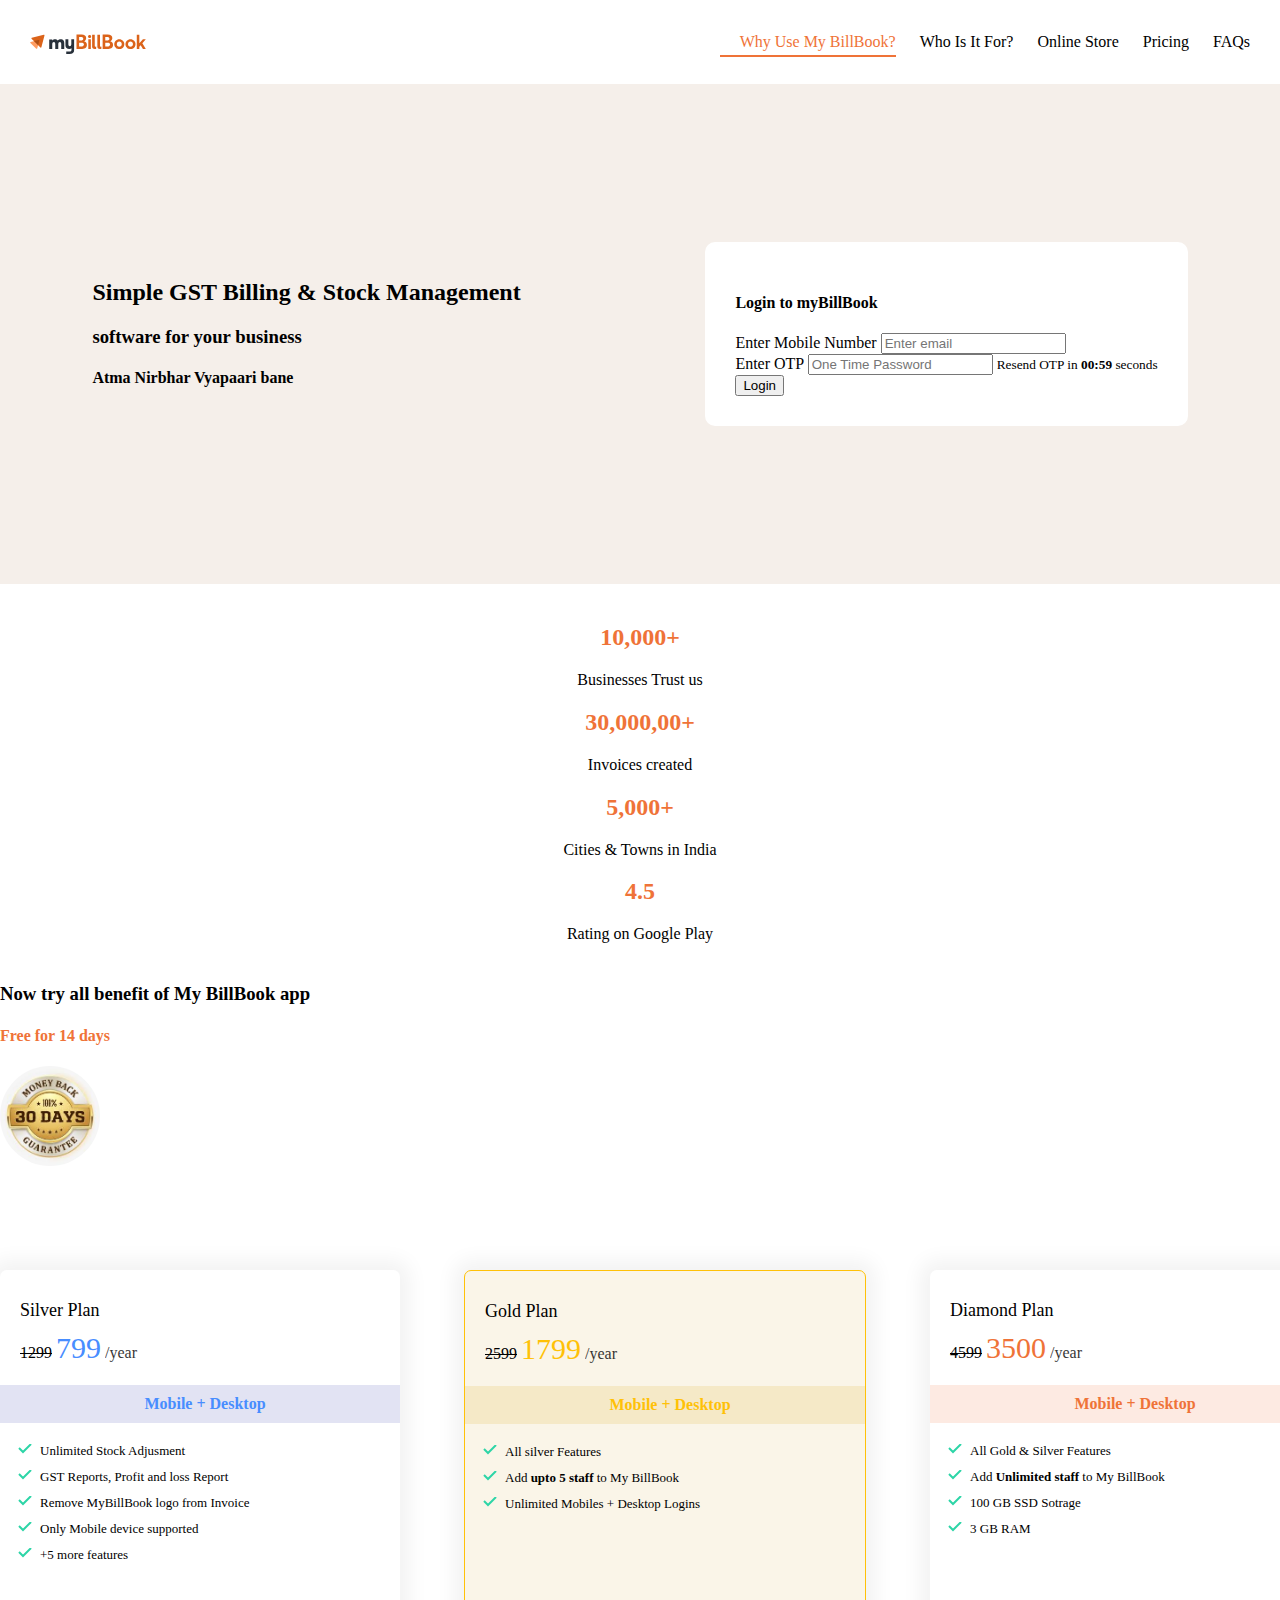
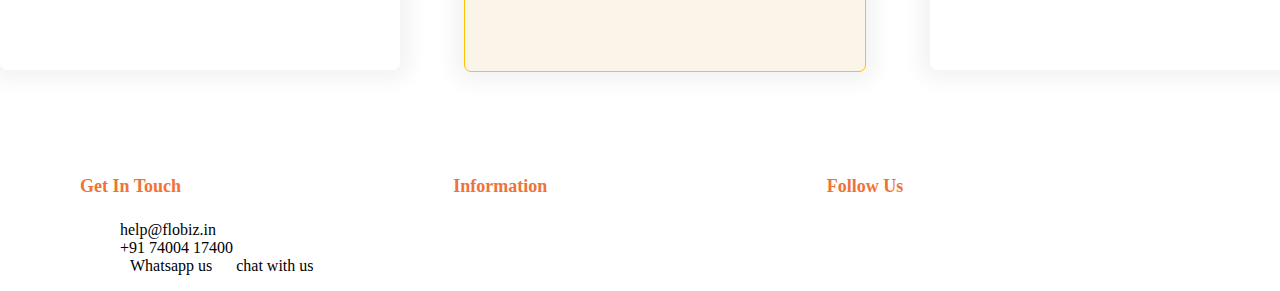
==== index.html @ 90008aec "building the UI" ====
<!DOCTYPE html>
<html lang="en">
    <head>
        <meta charset="UTF-8">
        <meta http-equiv="X-UA-Compatible" content="IE=edge">
        <meta name="viewport" content="width=device-width, initial-scale=1.0">
        <title>myBillBook</title>
        <link
            href="https://cdn.jsdelivr.net/npm/bootstrap@5.1.0/dist/css/bootstrap.min.css"
            rel="stylesheet"
            integrity="sha384-KyZXEAg3QhqLMpG8r+8fhAXLRk2vvoC2f3B09zVXn8CA5QIVfZOJ3BCsw2P0p/We"
            crossorigin="anonymous">
        <link rel="stylesheet"
            href="https://pro.fontawesome.com/releases/v5.10.0/css/all.css"
            integrity="sha384-AYmEC3Yw5cVb3ZcuHtOA93w35dYTsvhLPVnYs9eStHfGJvOvKxVfELGroGkvsg+p"
            crossorigin="anonymous" />
        <link rel="stylesheet" href="index.css" />
    </head>
    <body>
        <div class="header">
            <div class="logo">
                <img src="images/mybillbook-logo.svg" alt="mybillbook logo" />
            </div>
            <div class="headerList">
                <span>Why Use My BillBook?</span>
                <span>Who Is It For?</span>
                <span>Online Store</span>
                <span>Pricing</span>
                <span>FAQs</span>
            </div>
        </div>
        <div class="containers">
            <div class="containerHeading">
                <h2>Simple GST Billing & Stock Management</h2>
                <h3>software for your business</h3>
                <h4>Atma Nirbhar Vyapaari bane</h4>
            </div>

            <form class="login_form">
                <div class="form-group">
                    <h4 class="formHeader">Login to myBillBook</h4>
                    <label for="mobileNumber"> Enter Mobile Number</label>
                    <input type="number" class="form-control" id="mobileNumber"
                        aria-describedby="emailHelp" placeholder="Enter email">
                </div>
                <div class="form-group">
                    <label for="otpInput">Enter OTP</label>
                    <input type="number" class="form-control" id="otpInput"
                        placeholder="One Time Password">
                        <small id="mobileHelp" class="form-text text-muted">Resend OTP in <strong>00:59</strong> seconds</small>
                </div>
                <button type="submit" class="btn btn-primary">Login</button>
            </form>
        </div>

        <div class="container">
            <div class="row">
                <div class="col">
                    <h2>10,000+</h2>
                    <p>Businesses Trust us</p>
                </div>
                <div class="col">
                    <h2>30,000,00+</h2>
                    <p>Invoices created</p>
                </div>
                <div class="col">
                    <h2>5,000+</h2>
                    <p>Cities & Towns in India</p>
                </div>
                <div class="col">
                    <h2>4.5 <i class="fas fa-star"></i></h2>
                    <p>Rating on Google Play</p>
                </div>
            </div>
        </div>

        <div class="container">
            <div class="row">
                <div class="col-8">
                    <h3>Now try all benefit of My BillBook app</h3>
                    <h4>Free for 14 days</h4>
                </div>
                <div class="col-4">
                    <img src="images/images.jpeg" alt="logo" />
                </div>
            </div>
        </div>

        <section class="block container block-plans">
            <div class="grid grid--1x3">
                <div class="plan">
                    <div class="card card--secondary">
                        <header class="card__header">
                            <i class="fas fa-crown plan__blueColor"></i>
                            <h3 class="plan__name">Silver Plan</h3>
                            <span><s><i class="fas fa-rupee-sign"></i>1299</s></span>
                            <span class="plan__price plan__blueColor"><i class="fas fa-rupee-sign"></i>799</span>
                            <span class="plan__billing-cycle">/year</span>
                        </header>
                        <div class="card__tag plan__blueColor card__blueTag"><i class="fas fa-laptop space"></i><strong>Mobile + Desktop</strong></div>
                        <div class="card__body">
                            <ul class="list list--tick">
                                <li>Unlimited Stock Adjusment</li>
                                <li>GST Reports, Profit and loss Report</li>
                                <li>Remove MyBillBook logo from Invoice</li>
                                <li> Only Mobile device supported </li>
                                <li>+5 more features</li>
                            </ul>
                        </div>
                    </div>
                </div>
                <div class="plan plan--popular">
                    <div class="card card--primary card--color">
                        <header class="card__header">
                            <i class="fas fa-crown plan__yellowColor"></i>
                            <h3 class="plan__name ">Gold Plan</h3>
                            <span><s><i class="fas fa-rupee-sign"></i>2599</s></span>
                            <span class="plan__price plan__yellowColor"><i class="fas fa-rupee-sign"></i>1799</span>
                            <span class="plan__billing-cycle">/year</span>
                        </header>
                        <div class="card__tag plan__yellowColor card__yellowTag"><i class="fas fa-laptop space"></i><strong>Mobile + Desktop</strong></div>
                        <div class="card__body">
                            <ul class="list list--tick">
                                <li>All silver Features</li>
                                <li>Add <strong>upto 5 staff</strong> to My BillBook</li>
                                <li>Unlimited Mobiles + Desktop Logins</li>
                            </ul>
                        </div>
                    </div>
                </div>
                <div class="plan">
                    <div class="card card--secondary">
                        <header class="card__header">
                            <i class="fas fa-crown plan__orangeColor"></i>
                            <h3 class="plan__name">Diamond Plan</h3>
                            <span><s><i class="fas fa-rupee-sign"></i>4599</s></span>
                            <span class="plan__price plan__orangeColor"><i class="fas fa-rupee-sign"></i>3500</span>
                            <span class="plan__billing-cycle">/year</span>
                        </header>
                        <div class="card__tag plan__orangeColor card__orangeTag "><i class="fas fa-laptop space"></i><strong>Mobile + Desktop</strong> </div>
                        <div class="card__body">
                            <ul class="list list--tick">
                                <li>All Gold & Silver Features</li>
                                <li>Add <strong>Unlimited staff</strong> to My BillBook</li>
                                <li>100 GB SSD Sotrage</li>
                                <li>3 GB RAM</li>
                            </ul>
                        </div>
                    </div>
                </div>
            </div>
        </section>
 
        <footer class="footer grid grid--1x3">
          <div class="footer__left">
              <h4>Get In Touch</h4>
              <ul>
                  <li class="Company__Email">help@flobiz.in</li>
                  <li class="Company__Number">+91 74004 17400</li>
                  <li>
                      <span>Whatsapp us</span>
                      <span>chat  with us</span>
                  </li>
              </ul>
          </div>
          <div class="footer__center">
              <h4>Information</h4>
          </div>
          <div class="footer__right">
              <h4>Follow Us</h4>
          </div>
        </footer>
        <script
            src="https://cdn.jsdelivr.net/npm/bootstrap@5.1.0/dist/js/bootstrap.bundle.min.js"
            integrity="sha384-U1DAWAznBHeqEIlVSCgzq+c9gqGAJn5c/t99JyeKa9xxaYpSvHU5awsuZVVFIhvj"
            crossorigin="anonymous"></script>
    </body>
</html>
---- index.css ----
body{
    margin: 0px;
}
.header{
    display: flex;
    justify-content: space-between;
    align-items: center;
    margin: 30px;
}
.header img{
    height: 24px;
}
.logo{
    display: flex;
}
.headerList span{
    padding-left: 20px;
}
.headerList :first-child{
    color: #ef7338;
    border-bottom: 1px solid #ef7338;
    border-bottom-width: 2px;
    padding-bottom: 5px;
}
.containers{
    display: flex;
    align-items: center;
    justify-content: space-around;
    height: 500px;
    background-color: #f5efea;
}
.login_form{
    background-color: white;
    padding: 30px;
    border-radius: 10px;
}
.row{
    margin-top: 40px;
}
.col{
    text-align: center;
}
.row h2{
    color: #ef7338;
}
.col-8 h4{
    color: #ef7338;
}
.col-4 img{
    border-radius: 100px;
    height: 100px;

}
.card {
  border-radius: 7px;
  box-shadow: 0 0 20px 10px #f3f3f3;
  overflow: hidden;
  width: 400px;
  height: 400px;
}

.card__header,
.card__body {
    margin: 20px;
}

.card--primary .card__header {
  background: var(--color-primary);
}
.card--secondary .card__header {
  background: var(--color-secondary);
}

.card--primary .badge--primary {
  background: #126de4;
}

.card--secondary .badge--secondary {
  background: #02cdf1;
}
.card--color{
    border: 1px solid #ffc107;
    background-color: #faf5e8;
}
.card__tag{
    text-align: center;
    padding: 10px;
}
.card__blueTag{
    background-color:#e2e3f3;
}
.card__yellowTag{
    background-color:  #f5e9c7;
}
.card__orangeTag{
    background-color: #fdeae2;
}
.space{
    padding-right: 10px;
}


/* 

       PLANS

*/
.plan {
  transition: transform 0.2s ease-out;
}

.plan__name {
  margin: 0;
  font-weight: 500;
  font-size: 18px;
  padding-top: 10px;
    padding-bottom: 10px;
}
.plan__price {
    font-size: 30px;
    
}
.plan__blueColor{
    color: #488dff;
}
.plan__yellowColor{
    color: #ffc107;
}
.plan__orangeColor{
    color: #ef7338;
}


.plan__billing-cycle {
  font-size: 1rem;
  font-weight: 300;
  opacity: 0.8;
  margin-right: 1rem;
}

.plan__description {
  font-size: 1rem;
  font-weight: 300;
  letter-spacing: 1px;
  display: block;
}

.plan .list__item {
  margin-bottom: 2rem;
}
.plan--popular .card__header {
  position: relative;
}

.plan--popular .card__header::before {
  content: url(../images/popular.svg);
  width: 40px;
  display: inline-block;
  position: absolute;
  top: -1px;
  right: 5%;
}
.plan:hover {
  transform: scale(1.05);
}
.plan--popular:hover {
  transform: scale(1.15);
}
.list {
  list-style: none;
  padding-left: 0;
  /* color: var(--color-headings); */
}
.list--inline .list__item {
  display: inline-block;
}
.list--tick {
  list-style-image: url(images/tick.svg);
  padding-left: 20px;
  font-size: 13px;
}
.list--tick li{
    padding-bottom: 10px;
}
.list--tick .list__item {
  padding-left: 0.5rem;
  margin-bottom: 1rem;
}
.block-plans .grid {
  gap: 8rem 4rem;
}

.block-plans .card {
  max-width: 500px;
  margin: 0 auto;
}
.block-plans{
    margin-top: 100px;
}
.grid {
  display: grid;
}

 .grid--1x3 {
    grid-template-columns: repeat(3, 1fr);
  }

  .footer{
      margin-top: 5rem;
      margin-left: 5rem;
      margin-right: 5rem;
  }
  .footer h4{
      font-size: 18px;
      color: #ef7338;
  }
  .footer li{
      list-style-type: none;
      padding: 0;
  }
  .footer span{
      padding: 10px;
  }
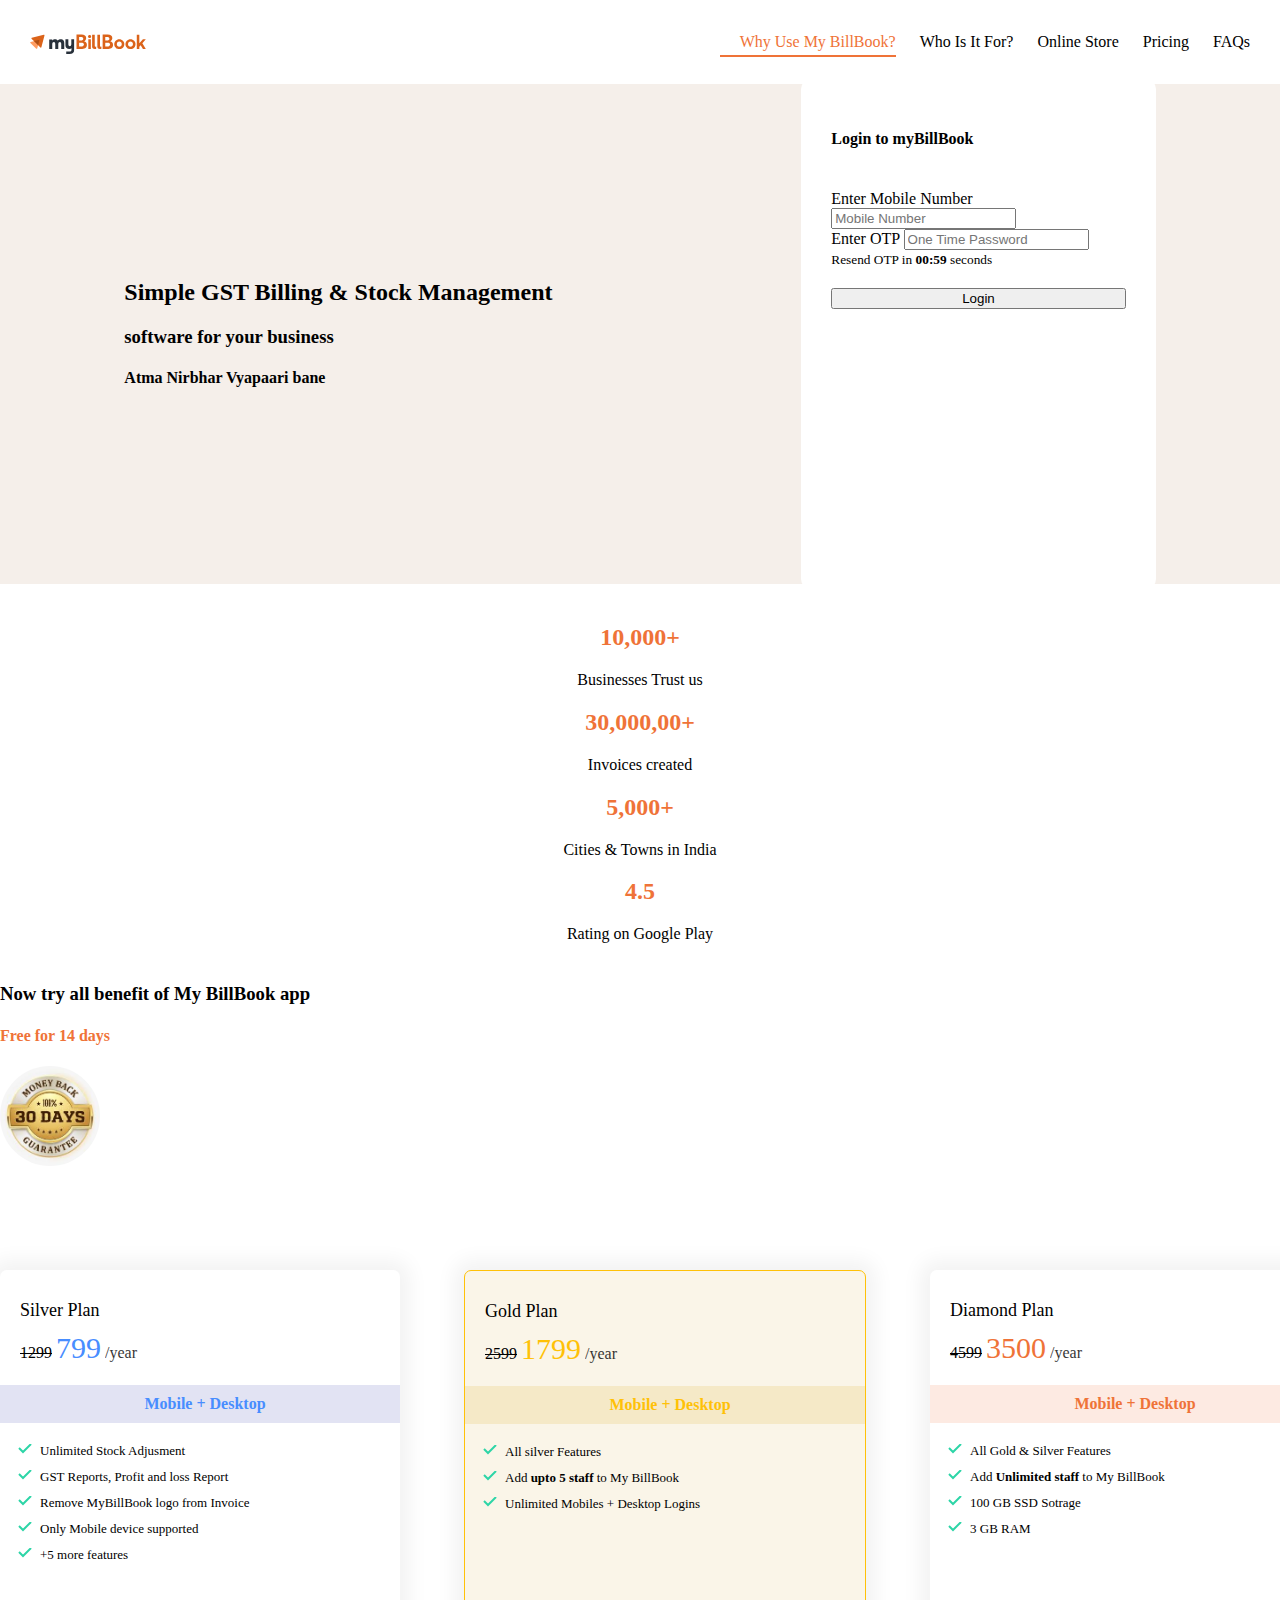
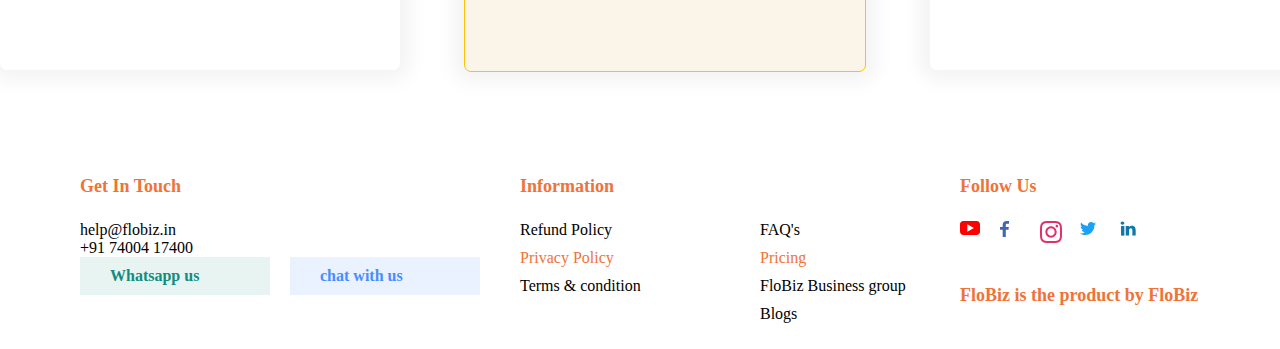
==== commit 559b9609: "built home page" ====
--- a/index.html
+++ b/index.html
@@ -1,178 +1,191 @@
 <!DOCTYPE html>
 <html lang="en">
-    <head>
-        <meta charset="UTF-8">
-        <meta http-equiv="X-UA-Compatible" content="IE=edge">
-        <meta name="viewport" content="width=device-width, initial-scale=1.0">
-        <title>myBillBook</title>
-        <link
-            href="https://cdn.jsdelivr.net/npm/bootstrap@5.1.0/dist/css/bootstrap.min.css"
-            rel="stylesheet"
-            integrity="sha384-KyZXEAg3QhqLMpG8r+8fhAXLRk2vvoC2f3B09zVXn8CA5QIVfZOJ3BCsw2P0p/We"
-            crossorigin="anonymous">
-        <link rel="stylesheet"
-            href="https://pro.fontawesome.com/releases/v5.10.0/css/all.css"
-            integrity="sha384-AYmEC3Yw5cVb3ZcuHtOA93w35dYTsvhLPVnYs9eStHfGJvOvKxVfELGroGkvsg+p"
-            crossorigin="anonymous" />
-        <link rel="stylesheet" href="index.css" />
-    </head>
-    <body>
-        <div class="header">
-            <div class="logo">
-                <img src="images/mybillbook-logo.svg" alt="mybillbook logo" />
+
+<head>
+    <meta charset="UTF-8">
+    <meta http-equiv="X-UA-Compatible" content="IE=edge">
+    <meta name="viewport" content="width=device-width, initial-scale=1.0">
+    <title>myBillBook</title>
+    <link href="https://cdn.jsdelivr.net/npm/bootstrap@5.1.0/dist/css/bootstrap.min.css" rel="stylesheet" integrity="sha384-KyZXEAg3QhqLMpG8r+8fhAXLRk2vvoC2f3B09zVXn8CA5QIVfZOJ3BCsw2P0p/We" crossorigin="anonymous">
+    <link rel="stylesheet" href="https://pro.fontawesome.com/releases/v5.10.0/css/all.css" integrity="sha384-AYmEC3Yw5cVb3ZcuHtOA93w35dYTsvhLPVnYs9eStHfGJvOvKxVfELGroGkvsg+p" crossorigin="anonymous" />
+    <link rel="stylesheet" href="index.css" />
+</head>
+
+<body>
+    <div class="header">
+        <div class="logo">
+            <img src="images/mybillbook-logo.svg" alt="mybillbook logo" />
+        </div>
+        <div class="headerList">
+            <span>Why Use My BillBook?</span>
+            <span>Who Is It For?</span>
+            <span>Online Store</span>
+            <span>Pricing</span>
+            <span>FAQs</span>
+        </div>
+    </div>
+    <div class="containers">
+        <div class="containerHeading">
+            <h2>Simple GST Billing & Stock Management</h2>
+            <h3>software for your business</h3>
+            <h4>Atma Nirbhar Vyapaari bane</h4>
+        </div>
+
+        <form class="login_form">
+            <div class="form-group loginForm__group">
+                <h4 class="formHeader">Login to myBillBook</h4>
+                <label for="mobileNumber"> Enter Mobile Number</label>
+                <input type="number" class="form-control" id="mobileNumber" aria-describedby="emailHelp" placeholder="Mobile Number">
             </div>
-            <div class="headerList">
-                <span>Why Use My BillBook?</span>
-                <span>Who Is It For?</span>
-                <span>Online Store</span>
-                <span>Pricing</span>
-                <span>FAQs</span>
+            <div class="form-group loginForm__group">
+                <label for="otpInput">Enter OTP</label>
+                <input type="number" class="form-control" id="otpInput" placeholder="One Time Password">
+                <small id="mobileHelp" class="form-text text-muted">Resend OTP in <strong>00:59</strong> seconds</small>
+            </div>
+            <button type="submit" class="btn btn-primary login__btn">Login</button>
+        </form>
+    </div>
+
+    <div class="container">
+        <div class="row">
+            <div class="col">
+                <h2>10,000+</h2>
+                <p>Businesses Trust us</p>
+            </div>
+            <div class="col">
+                <h2>30,000,00+</h2>
+                <p>Invoices created</p>
+            </div>
+            <div class="col">
+                <h2>5,000+</h2>
+                <p>Cities & Towns in India</p>
+            </div>
+            <div class="col">
+                <h2>4.5 <i class="fas fa-star"></i></h2>
+                <p>Rating on Google Play</p>
             </div>
         </div>
-        <div class="containers">
-            <div class="containerHeading">
-                <h2>Simple GST Billing & Stock Management</h2>
-                <h3>software for your business</h3>
-                <h4>Atma Nirbhar Vyapaari bane</h4>
+    </div>
+
+    <div class="container">
+        <div class="row">
+            <div class="col-8">
+                <h3>Now try all benefit of My BillBook app</h3>
+                <h4>Free for 14 days</h4>
             </div>
+            <div class="col-4">
+                <img src="images/images.jpeg" alt="logo" />
+            </div>
+        </div>
+    </div>
 
-            <form class="login_form">
-                <div class="form-group">
-                    <h4 class="formHeader">Login to myBillBook</h4>
-                    <label for="mobileNumber"> Enter Mobile Number</label>
-                    <input type="number" class="form-control" id="mobileNumber"
-                        aria-describedby="emailHelp" placeholder="Enter email">
+    <section class="block container block-plans">
+        <div class="grid grid--1x3">
+            <div class="plan">
+                <div class="card card--secondary">
+                    <header class="card__header">
+                        <i class="fas fa-crown plan__blueColor"></i>
+                        <h3 class="plan__name">Silver Plan</h3>
+                        <span><s><i class="fas fa-rupee-sign"></i>1299</s></span>
+                        <span class="plan__price plan__blueColor"><i class="fas fa-rupee-sign"></i>799</span>
+                        <span class="plan__billing-cycle">/year</span>
+                    </header>
+                    <div class="card__tag plan__blueColor card__blueTag"><i class="fas fa-laptop space"></i><strong>Mobile + Desktop</strong></div>
+                    <div class="card__body">
+                        <ul class="list list--tick">
+                            <li>Unlimited Stock Adjusment</li>
+                            <li>GST Reports, Profit and loss Report</li>
+                            <li>Remove MyBillBook logo from Invoice</li>
+                            <li> Only Mobile device supported </li>
+                            <li>+5 more features</li>
+                        </ul>
+                    </div>
                 </div>
-                <div class="form-group">
-                    <label for="otpInput">Enter OTP</label>
-                    <input type="number" class="form-control" id="otpInput"
-                        placeholder="One Time Password">
-                        <small id="mobileHelp" class="form-text text-muted">Resend OTP in <strong>00:59</strong> seconds</small>
+            </div>
+            <div class="plan plan--popular">
+                <div class="card card--primary card--color">
+                    <header class="card__header">
+                        <i class="fas fa-crown plan__yellowColor"></i>
+                        <h3 class="plan__name ">Gold Plan</h3>
+                        <span><s><i class="fas fa-rupee-sign"></i>2599</s></span>
+                        <span class="plan__price plan__yellowColor"><i class="fas fa-rupee-sign"></i>1799</span>
+                        <span class="plan__billing-cycle">/year</span>
+                    </header>
+                    <div class="card__tag plan__yellowColor card__yellowTag"><i class="fas fa-laptop space"></i><strong>Mobile + Desktop</strong></div>
+                    <div class="card__body">
+                        <ul class="list list--tick">
+                            <li>All silver Features</li>
+                            <li>Add <strong>upto 5 staff</strong> to My BillBook</li>
+                            <li>Unlimited Mobiles + Desktop Logins</li>
+                        </ul>
+                    </div>
                 </div>
-                <button type="submit" class="btn btn-primary">Login</button>
-            </form>
-        </div>
-
-        <div class="container">
-            <div class="row">
-                <div class="col">
-                    <h2>10,000+</h2>
-                    <p>Businesses Trust us</p>
-                </div>
-                <div class="col">
-                    <h2>30,000,00+</h2>
-                    <p>Invoices created</p>
-                </div>
-                <div class="col">
-                    <h2>5,000+</h2>
-                    <p>Cities & Towns in India</p>
-                </div>
-                <div class="col">
-                    <h2>4.5 <i class="fas fa-star"></i></h2>
-                    <p>Rating on Google Play</p>
+            </div>
+            <div class="plan">
+                <div class="card card--secondary">
+                    <header class="card__header">
+                        <i class="fas fa-crown plan__orangeColor"></i>
+                        <h3 class="plan__name">Diamond Plan</h3>
+                        <span><s><i class="fas fa-rupee-sign"></i>4599</s></span>
+                        <span class="plan__price plan__orangeColor"><i class="fas fa-rupee-sign"></i>3500</span>
+                        <span class="plan__billing-cycle">/year</span>
+                    </header>
+                    <div class="card__tag plan__orangeColor card__orangeTag "><i class="fas fa-laptop space"></i><strong>Mobile + Desktop</strong> </div>
+                    <div class="card__body">
+                        <ul class="list list--tick">
+                            <li>All Gold & Silver Features</li>
+                            <li>Add <strong>Unlimited staff</strong> to My BillBook</li>
+                            <li>100 GB SSD Sotrage</li>
+                            <li>3 GB RAM</li>
+                        </ul>
+                    </div>
                 </div>
             </div>
         </div>
+    </section>
 
-        <div class="container">
-            <div class="row">
-                <div class="col-8">
-                    <h3>Now try all benefit of My BillBook app</h3>
-                    <h4>Free for 14 days</h4>
-                </div>
-                <div class="col-4">
-                    <img src="images/images.jpeg" alt="logo" />
-                </div>
-            </div>
+    <footer class="footer grid grid--1x3">
+        <div class="footer__left">
+            <h4>Get In Touch</h4>
+            <ul>
+                <li class="Company__Email">help@flobiz.in</li>
+                <li class="Company__Number">+91 74004 17400</li>
+                <li class="contact">
+                    <div><i class="fab fa-whatsapp"></i><strong>Whatsapp us</strong></div>
+                    <div><i class="fas fa-sms"></i> <strong>chat with us</strong></div>
+                </li>
+            </ul>
         </div>
+        <div class="footer__center">
+            <h4>Information</h4>
+            <ul>
+                <li>Refund Policy</li>
+                <li>Privacy Policy</li>
+                <li>Terms & condition</li>
+            </ul>
+        </div>
+        <div class="footer__center">
+            <h4>&nbsp</h4>
+            <ul>
+                <li>FAQ's</li>
+                <li>Pricing</li>
+                <li>FloBiz Business group</li>
+                <li>Blogs</li>
+            </ul>
+        </div>
+        <div class="footer__right">
+            <h4>Follow Us</h4>
+            <ul>
+                <li><img src="images/youtube.svg" alt="youtube icon" /></li>
+                <li><img src="images/facebook_Icon.svg" alt="youtube icon" /></li>
+                <li><img src="images/instagram.svg" alt="youtube icon" /></li>
+                <li><img src="images/twitter-icon.svg" alt="youtube icon" /></li>
+                <li><img src="images/linkedin-icon.svg" alt="youtube icon" /></li>
+            </ul>
+            <h4>FloBiz is the product by FloBiz</h4>
+        </div>
+    </footer>
+    <script src="https://cdn.jsdelivr.net/npm/bootstrap@5.1.0/dist/js/bootstrap.bundle.min.js" integrity="sha384-U1DAWAznBHeqEIlVSCgzq+c9gqGAJn5c/t99JyeKa9xxaYpSvHU5awsuZVVFIhvj" crossorigin="anonymous"></script>
+</body>
 
-        <section class="block container block-plans">
-            <div class="grid grid--1x3">
-                <div class="plan">
-                    <div class="card card--secondary">
-                        <header class="card__header">
-                            <i class="fas fa-crown plan__blueColor"></i>
-                            <h3 class="plan__name">Silver Plan</h3>
-                            <span><s><i class="fas fa-rupee-sign"></i>1299</s></span>
-                            <span class="plan__price plan__blueColor"><i class="fas fa-rupee-sign"></i>799</span>
-                            <span class="plan__billing-cycle">/year</span>
-                        </header>
-                        <div class="card__tag plan__blueColor card__blueTag"><i class="fas fa-laptop space"></i><strong>Mobile + Desktop</strong></div>
-                        <div class="card__body">
-                            <ul class="list list--tick">
-                                <li>Unlimited Stock Adjusment</li>
-                                <li>GST Reports, Profit and loss Report</li>
-                                <li>Remove MyBillBook logo from Invoice</li>
-                                <li> Only Mobile device supported </li>
-                                <li>+5 more features</li>
-                            </ul>
-                        </div>
-                    </div>
-                </div>
-                <div class="plan plan--popular">
-                    <div class="card card--primary card--color">
-                        <header class="card__header">
-                            <i class="fas fa-crown plan__yellowColor"></i>
-                            <h3 class="plan__name ">Gold Plan</h3>
-                            <span><s><i class="fas fa-rupee-sign"></i>2599</s></span>
-                            <span class="plan__price plan__yellowColor"><i class="fas fa-rupee-sign"></i>1799</span>
-                            <span class="plan__billing-cycle">/year</span>
-                        </header>
-                        <div class="card__tag plan__yellowColor card__yellowTag"><i class="fas fa-laptop space"></i><strong>Mobile + Desktop</strong></div>
-                        <div class="card__body">
-                            <ul class="list list--tick">
-                                <li>All silver Features</li>
-                                <li>Add <strong>upto 5 staff</strong> to My BillBook</li>
-                                <li>Unlimited Mobiles + Desktop Logins</li>
-                            </ul>
-                        </div>
-                    </div>
-                </div>
-                <div class="plan">
-                    <div class="card card--secondary">
-                        <header class="card__header">
-                            <i class="fas fa-crown plan__orangeColor"></i>
-                            <h3 class="plan__name">Diamond Plan</h3>
-                            <span><s><i class="fas fa-rupee-sign"></i>4599</s></span>
-                            <span class="plan__price plan__orangeColor"><i class="fas fa-rupee-sign"></i>3500</span>
-                            <span class="plan__billing-cycle">/year</span>
-                        </header>
-                        <div class="card__tag plan__orangeColor card__orangeTag "><i class="fas fa-laptop space"></i><strong>Mobile + Desktop</strong> </div>
-                        <div class="card__body">
-                            <ul class="list list--tick">
-                                <li>All Gold & Silver Features</li>
-                                <li>Add <strong>Unlimited staff</strong> to My BillBook</li>
-                                <li>100 GB SSD Sotrage</li>
-                                <li>3 GB RAM</li>
-                            </ul>
-                        </div>
-                    </div>
-                </div>
-            </div>
-        </section>
- 
-        <footer class="footer grid grid--1x3">
-          <div class="footer__left">
-              <h4>Get In Touch</h4>
-              <ul>
-                  <li class="Company__Email">help@flobiz.in</li>
-                  <li class="Company__Number">+91 74004 17400</li>
-                  <li>
-                      <span>Whatsapp us</span>
-                      <span>chat  with us</span>
-                  </li>
-              </ul>
-          </div>
-          <div class="footer__center">
-              <h4>Information</h4>
-          </div>
-          <div class="footer__right">
-              <h4>Follow Us</h4>
-          </div>
-        </footer>
-        <script
-            src="https://cdn.jsdelivr.net/npm/bootstrap@5.1.0/dist/js/bootstrap.bundle.min.js"
-            integrity="sha384-U1DAWAznBHeqEIlVSCgzq+c9gqGAJn5c/t99JyeKa9xxaYpSvHU5awsuZVVFIhvj"
-            crossorigin="anonymous"></script>
-    </body>
 </html>--- a/index.css
+++ b/index.css
@@ -1,62 +1,76 @@
-body{
+body {
     margin: 0px;
 }
-.header{
+
+.header {
     display: flex;
     justify-content: space-between;
     align-items: center;
     margin: 30px;
 }
-.header img{
+
+.header img {
     height: 24px;
 }
-.logo{
-    display: flex;
-}
-.headerList span{
+
+.logo {
+    display: flex;
+}
+
+.headerList span {
     padding-left: 20px;
 }
-.headerList :first-child{
+
+.headerList :first-child {
     color: #ef7338;
     border-bottom: 1px solid #ef7338;
     border-bottom-width: 2px;
     padding-bottom: 5px;
 }
-.containers{
+
+.containers {
     display: flex;
     align-items: center;
     justify-content: space-around;
     height: 500px;
     background-color: #f5efea;
 }
-.login_form{
+
+.login_form {
     background-color: white;
     padding: 30px;
     border-radius: 10px;
-}
-.row{
+    width: 23%;
+    height: 90%;
+}
+
+.row {
     margin-top: 40px;
 }
-.col{
+
+.col {
     text-align: center;
 }
-.row h2{
-    color: #ef7338;
-}
-.col-8 h4{
-    color: #ef7338;
-}
-.col-4 img{
+
+.row h2 {
+    color: #ef7338;
+}
+
+.col-8 h4 {
+    color: #ef7338;
+}
+
+.col-4 img {
     border-radius: 100px;
     height: 100px;
-
-}
+}
+
 .card {
-  border-radius: 7px;
-  box-shadow: 0 0 20px 10px #f3f3f3;
-  overflow: hidden;
-  width: 400px;
-  height: 400px;
+    border-radius: 7px;
+    box-shadow: 0 0 20px 10px #f3f3f3;
+    overflow: hidden;
+    width: 400px;
+    height: 400px;
 }
 
 .card__header,
@@ -65,37 +79,44 @@
 }
 
 .card--primary .card__header {
-  background: var(--color-primary);
-}
+    background: var(--color-primary);
+}
+
 .card--secondary .card__header {
-  background: var(--color-secondary);
+    background: var(--color-secondary);
 }
 
 .card--primary .badge--primary {
-  background: #126de4;
+    background: #126de4;
 }
 
 .card--secondary .badge--secondary {
-  background: #02cdf1;
-}
-.card--color{
+    background: #02cdf1;
+}
+
+.card--color {
     border: 1px solid #ffc107;
     background-color: #faf5e8;
 }
-.card__tag{
+
+.card__tag {
     text-align: center;
     padding: 10px;
 }
-.card__blueTag{
-    background-color:#e2e3f3;
-}
-.card__yellowTag{
-    background-color:  #f5e9c7;
-}
-.card__orangeTag{
+
+.card__blueTag {
+    background-color: #e2e3f3;
+}
+
+.card__yellowTag {
+    background-color: #f5e9c7;
+}
+
+.card__orangeTag {
     background-color: #fdeae2;
 }
-.space{
+
+.space {
     padding-right: 10px;
 }
 
@@ -105,119 +126,198 @@
        PLANS
 
 */
+
 .plan {
-  transition: transform 0.2s ease-out;
+    transition: transform 0.2s ease-out;
 }
 
 .plan__name {
-  margin: 0;
-  font-weight: 500;
-  font-size: 18px;
-  padding-top: 10px;
+    margin: 0;
+    font-weight: 500;
+    font-size: 18px;
+    padding-top: 10px;
     padding-bottom: 10px;
 }
+
 .plan__price {
     font-size: 30px;
-    
-}
-.plan__blueColor{
+}
+
+.plan__blueColor {
     color: #488dff;
 }
-.plan__yellowColor{
+
+.plan__yellowColor {
     color: #ffc107;
 }
-.plan__orangeColor{
-    color: #ef7338;
-}
-
+
+.plan__orangeColor {
+    color: #ef7338;
+}
 
 .plan__billing-cycle {
-  font-size: 1rem;
-  font-weight: 300;
-  opacity: 0.8;
-  margin-right: 1rem;
+    font-size: 1rem;
+    font-weight: 300;
+    opacity: 0.8;
+    margin-right: 1rem;
 }
 
 .plan__description {
-  font-size: 1rem;
-  font-weight: 300;
-  letter-spacing: 1px;
-  display: block;
+    font-size: 1rem;
+    font-weight: 300;
+    letter-spacing: 1px;
+    display: block;
 }
 
 .plan .list__item {
-  margin-bottom: 2rem;
-}
+    margin-bottom: 2rem;
+}
+
 .plan--popular .card__header {
-  position: relative;
+    position: relative;
 }
 
 .plan--popular .card__header::before {
-  content: url(../images/popular.svg);
-  width: 40px;
-  display: inline-block;
-  position: absolute;
-  top: -1px;
-  right: 5%;
-}
+    content: url(../images/popular.svg);
+    width: 40px;
+    display: inline-block;
+    position: absolute;
+    top: -1px;
+    right: 5%;
+}
+
 .plan:hover {
-  transform: scale(1.05);
-}
+    transform: scale(1.05);
+}
+
 .plan--popular:hover {
-  transform: scale(1.15);
-}
+    transform: scale(1.15);
+}
+
 .list {
-  list-style: none;
-  padding-left: 0;
-  /* color: var(--color-headings); */
-}
+    list-style: none;
+    padding-left: 0;
+    /* color: var(--color-headings); */
+}
+
 .list--inline .list__item {
-  display: inline-block;
-}
+    display: inline-block;
+}
+
 .list--tick {
-  list-style-image: url(images/tick.svg);
-  padding-left: 20px;
-  font-size: 13px;
-}
-.list--tick li{
+    list-style-image: url(images/tick.svg);
+    padding-left: 20px;
+    font-size: 13px;
+}
+
+.list--tick li {
     padding-bottom: 10px;
 }
+
 .list--tick .list__item {
-  padding-left: 0.5rem;
-  margin-bottom: 1rem;
-}
+    padding-left: 0.5rem;
+    margin-bottom: 1rem;
+}
+
 .block-plans .grid {
-  gap: 8rem 4rem;
+    gap: 8rem 4rem;
 }
 
 .block-plans .card {
-  max-width: 500px;
-  margin: 0 auto;
-}
-.block-plans{
+    max-width: 500px;
+    margin: 0 auto;
+}
+
+.block-plans {
     margin-top: 100px;
 }
+
 .grid {
-  display: grid;
-}
-
- .grid--1x3 {
-    grid-template-columns: repeat(3, 1fr);
-  }
-
-  .footer{
-      margin-top: 5rem;
-      margin-left: 5rem;
-      margin-right: 5rem;
-  }
-  .footer h4{
-      font-size: 18px;
-      color: #ef7338;
-  }
-  .footer li{
-      list-style-type: none;
-      padding: 0;
-  }
-  .footer span{
-      padding: 10px;
-  }+    display: grid;
+}
+
+.grid--1x3 {
+    grid-template-columns: repeat(4, 1fr);
+}
+
+.footer {
+    margin-top: 5rem;
+    margin-left: 5rem;
+    margin-right: 5rem;
+}
+
+.footer h4 {
+    font-size: 18px;
+    color: #ef7338;
+}
+
+.footer li {
+    list-style-type: none;
+    padding: 0;
+}
+
+.footer span {
+    padding: 10px;
+}
+
+ul {
+    padding: 0;
+}
+
+.formHeader {
+    padding-bottom: 20px;
+}
+
+.footer__center {
+    padding-left: 40px;
+}
+
+.footer__center li {
+    padding-bottom: 10px;
+}
+
+.footer__center li:nth-child(2) {
+    color: #ef7338;
+}
+
+.footer__right .loginForm__group {
+    padding: 15px
+}
+
+.login__btn {
+    width: 100%;
+    margin-top: 20px;
+}
+
+.contact {
+    display: flex;
+}
+
+.contact div:first-child {
+    width: 170px;
+    background-color: #e7f4f2;
+    padding: 10px;
+    color: #128c7e;
+    margin-right: 20px;
+}
+
+.contact div:nth-child(2) {
+    width: 170px;
+    background-color: #eaf1ff;
+    padding: 10px;
+    color: #488dff;
+}
+
+.contact>div>i {
+    padding-left: 10px;
+    padding-right: 10px;
+}
+
+.footer__right ul {
+    display: flex;
+}
+
+.footer__right li {
+    width: 40px;
+    height: 40px;
+}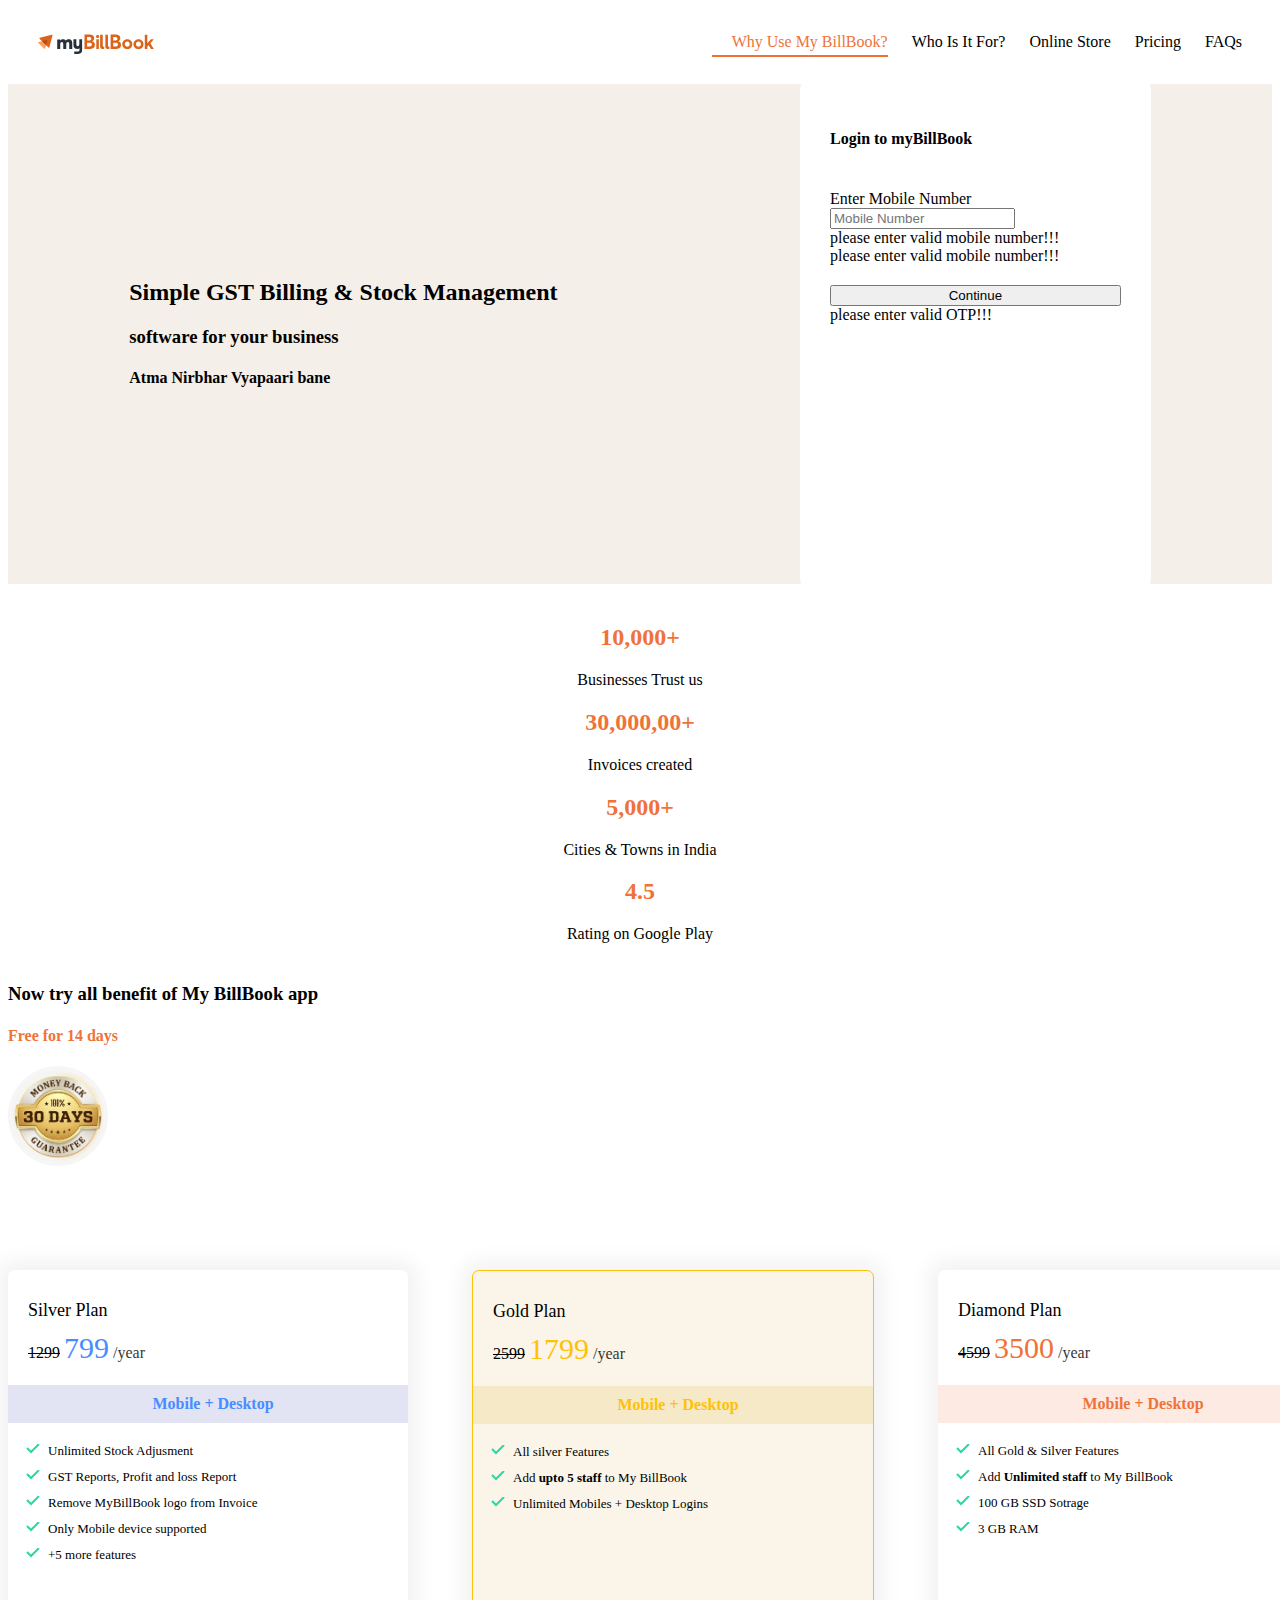
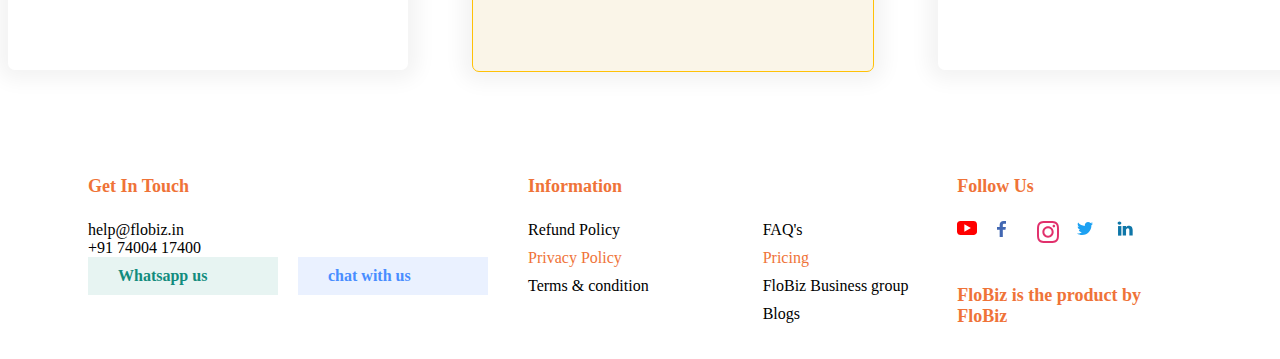
==== commit 6942eeb3: "api integration for login" ====
--- a/index.html
+++ b/index.html
@@ -9,6 +9,7 @@
     <link href="https://cdn.jsdelivr.net/npm/bootstrap@5.1.0/dist/css/bootstrap.min.css" rel="stylesheet" integrity="sha384-KyZXEAg3QhqLMpG8r+8fhAXLRk2vvoC2f3B09zVXn8CA5QIVfZOJ3BCsw2P0p/We" crossorigin="anonymous">
     <link rel="stylesheet" href="https://pro.fontawesome.com/releases/v5.10.0/css/all.css" integrity="sha384-AYmEC3Yw5cVb3ZcuHtOA93w35dYTsvhLPVnYs9eStHfGJvOvKxVfELGroGkvsg+p" crossorigin="anonymous" />
     <link rel="stylesheet" href="index.css" />
+    <script src="https://code.jquery.com/jquery-3.6.0.min.js" integrity="sha256-/xUj+3OJU5yExlq6GSYGSHk7tPXikynS7ogEvDej/m4=" crossorigin="anonymous"></script>
 </head>
 
 <body>
@@ -35,14 +36,33 @@
             <div class="form-group loginForm__group">
                 <h4 class="formHeader">Login to myBillBook</h4>
                 <label for="mobileNumber"> Enter Mobile Number</label>
-                <input type="number" class="form-control" id="mobileNumber" aria-describedby="emailHelp" placeholder="Mobile Number">
-            </div>
-            <div class="form-group loginForm__group">
+                <input type="number" class="form-control" id="mobile_Number" aria-describedby="emailHelp" placeholder="Mobile Number">
+            </div>
+            <div class="toast" id="myToast">
+                <div class="toast-body">
+                    please enter valid mobile number!!!
+                </div>
+            </div>
+            <div class="form-group loginForm__group" id="inputOTP" style="display: none;">
                 <label for="otpInput">Enter OTP</label>
                 <input type="number" class="form-control" id="otpInput" placeholder="One Time Password">
                 <small id="mobileHelp" class="form-text text-muted">Resend OTP in <strong>00:59</strong> seconds</small>
             </div>
-            <button type="submit" class="btn btn-primary login__btn">Login</button>
+            <div class="toast" id="myToast">
+                <div class="toast-body">
+                    please enter valid mobile number!!!
+                </div>
+            </div>
+            <button type="button" class="btn btn-primary login__btn" id="login__btn" style="display: none;">Login</button>
+            <button type="button" class="btn btn-primary login__btn" id="continueBtn">Continue</button>
+
+
+
+            <div class="toast" id="Toast">
+                <div class="toast-body">
+                    please enter valid OTP!!!
+                </div>
+            </div>
         </form>
     </div>
 
@@ -186,6 +206,7 @@
         </div>
     </footer>
     <script src="https://cdn.jsdelivr.net/npm/bootstrap@5.1.0/dist/js/bootstrap.bundle.min.js" integrity="sha384-U1DAWAznBHeqEIlVSCgzq+c9gqGAJn5c/t99JyeKa9xxaYpSvHU5awsuZVVFIhvj" crossorigin="anonymous"></script>
+    <script src="index.js"></script>
 </body>
 
 </html>--- a/index.css
+++ b/index.css
@@ -1,7 +1,3 @@
-body {
-    margin: 0px;
-}
-
 .header {
     display: flex;
     justify-content: space-between;
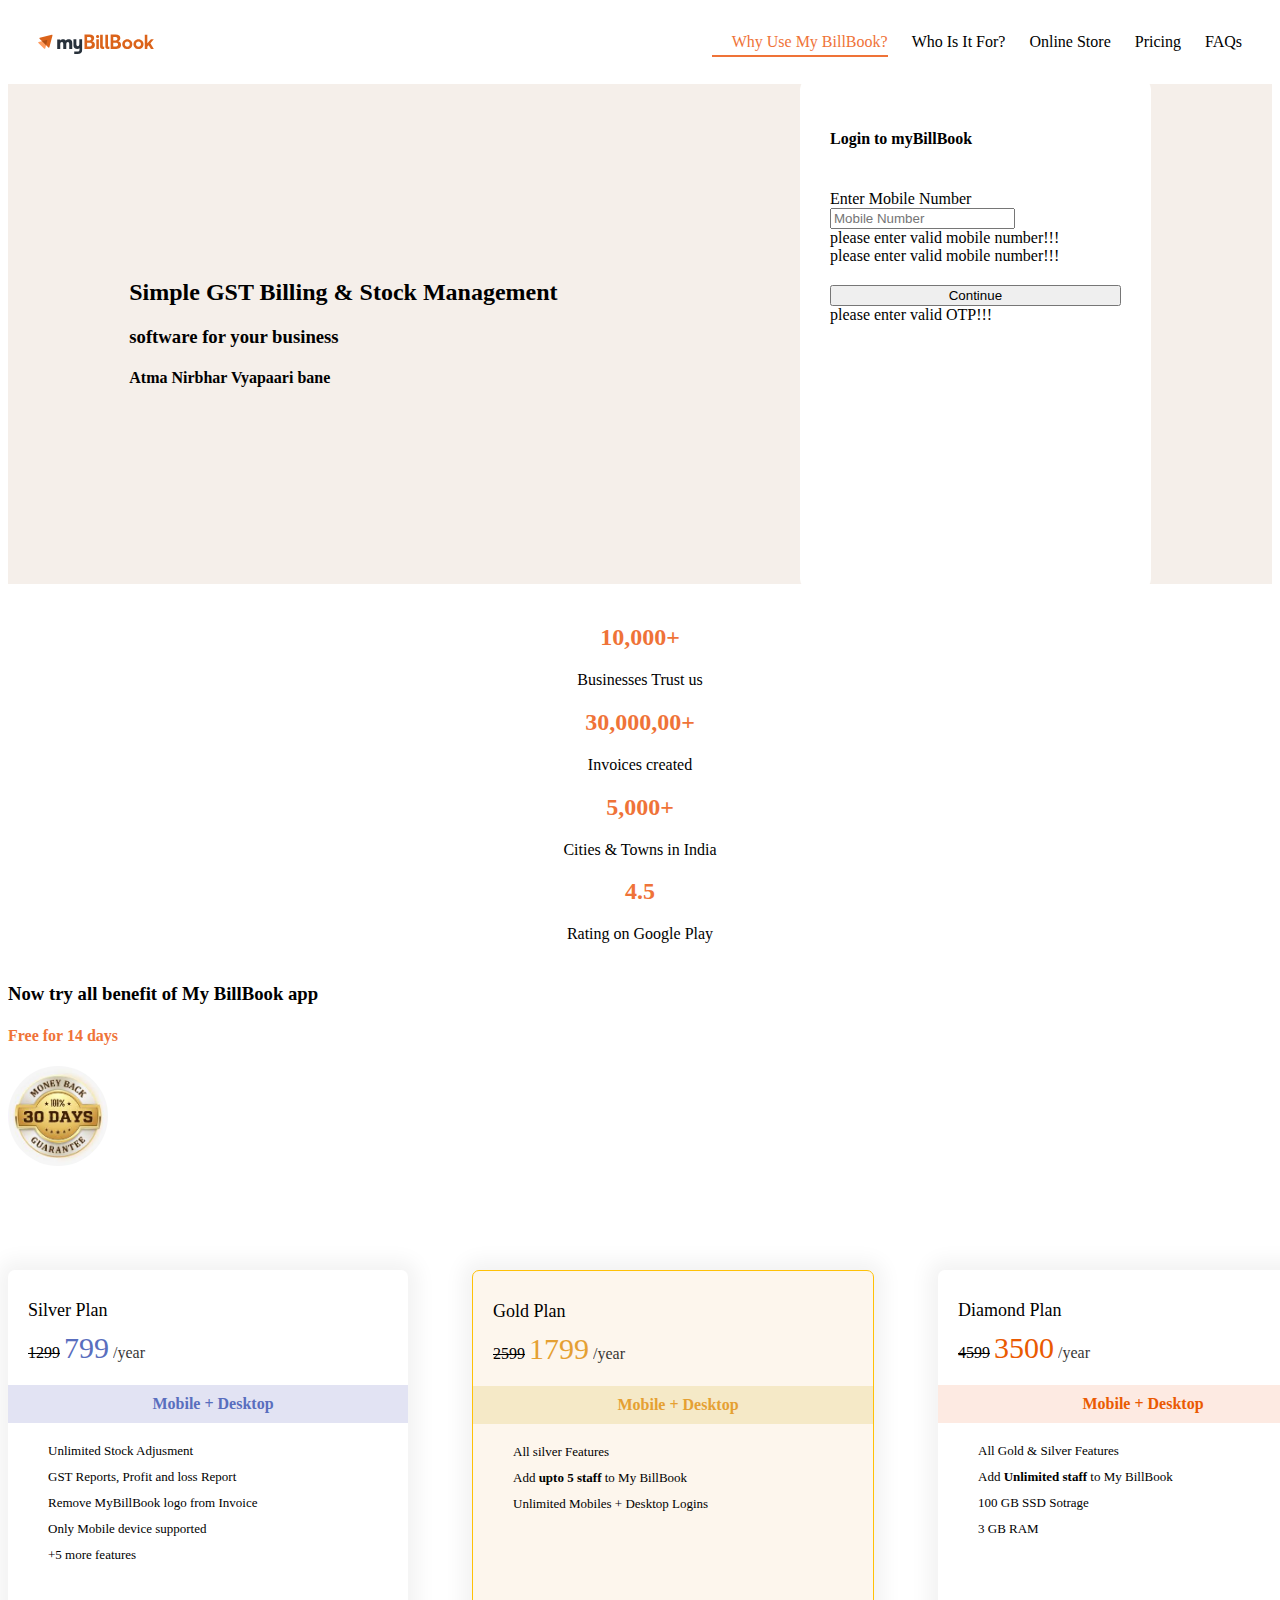
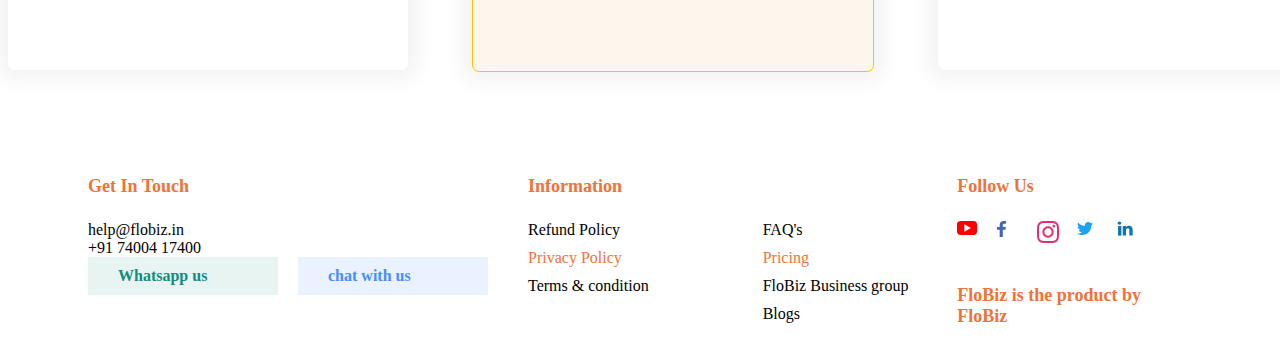
==== commit e5941b9a: "added timer  and moves files in a folder" ====
--- a/index.html
+++ b/index.html
@@ -8,7 +8,7 @@
     <title>myBillBook</title>
     <link href="https://cdn.jsdelivr.net/npm/bootstrap@5.1.0/dist/css/bootstrap.min.css" rel="stylesheet" integrity="sha384-KyZXEAg3QhqLMpG8r+8fhAXLRk2vvoC2f3B09zVXn8CA5QIVfZOJ3BCsw2P0p/We" crossorigin="anonymous">
     <link rel="stylesheet" href="https://pro.fontawesome.com/releases/v5.10.0/css/all.css" integrity="sha384-AYmEC3Yw5cVb3ZcuHtOA93w35dYTsvhLPVnYs9eStHfGJvOvKxVfELGroGkvsg+p" crossorigin="anonymous" />
-    <link rel="stylesheet" href="index.css" />
+    <link rel="stylesheet" href="css/index.css" />
     <script src="https://code.jquery.com/jquery-3.6.0.min.js" integrity="sha256-/xUj+3OJU5yExlq6GSYGSHk7tPXikynS7ogEvDej/m4=" crossorigin="anonymous"></script>
 </head>
 
@@ -46,7 +46,12 @@
             <div class="form-group loginForm__group" id="inputOTP" style="display: none;">
                 <label for="otpInput">Enter OTP</label>
                 <input type="number" class="form-control" id="otpInput" placeholder="One Time Password">
-                <small id="mobileHelp" class="form-text text-muted">Resend OTP in <strong>00:59</strong> seconds</small>
+                <small id="mobileHelp" class="form-text text-muted">Resend OTP in&nbsp;
+                    <strong>
+                        <span id="resend_otp">59</span> seconds
+                    </strong> 
+                </small>
+                <a id="otp_btn" style="display: none;"><strong> Resend OTP </strong></a>
             </div>
             <div class="toast" id="myToast">
                 <div class="toast-body">
@@ -206,7 +211,7 @@
         </div>
     </footer>
     <script src="https://cdn.jsdelivr.net/npm/bootstrap@5.1.0/dist/js/bootstrap.bundle.min.js" integrity="sha384-U1DAWAznBHeqEIlVSCgzq+c9gqGAJn5c/t99JyeKa9xxaYpSvHU5awsuZVVFIhvj" crossorigin="anonymous"></script>
-    <script src="index.js"></script>
+    <script src="js/index.js"></script>
 </body>
 
 </html>--- a/css/index.css
+++ b/css/index.css
@@ -0,0 +1,328 @@
+.header {
+    display: flex;
+    justify-content: space-between;
+    align-items: center;
+    margin: 30px;
+}
+
+
+/* Source Sans Pro!important */
+
+.header img {
+    height: 24px;
+}
+
+.logo {
+    display: flex;
+}
+
+.headerList span {
+    padding-left: 20px;
+}
+
+.headerList :first-child {
+    color: #ef7338;
+    border-bottom: 1px solid #ef7338;
+    border-bottom-width: 2px;
+    padding-bottom: 5px;
+}
+
+.containers {
+    display: flex;
+    align-items: center;
+    justify-content: space-around;
+    height: 500px;
+    background-color: #f5efea;
+}
+
+.login_form {
+    background-color: white;
+    padding: 30px;
+    border-radius: 10px;
+    width: 23%;
+    height: 90%;
+}
+
+.row {
+    margin-top: 40px;
+}
+
+.col {
+    text-align: center;
+}
+
+.row h2 {
+    color: #ef7338;
+}
+
+.col-8 h4 {
+    color: #ef7338;
+}
+
+.col-4 img {
+    border-radius: 100px;
+    height: 100px;
+}
+
+.card {
+    border-radius: 7px;
+    box-shadow: 0 0 20px 10px #f3f3f3;
+    overflow: hidden;
+    width: 400px;
+    height: 400px;
+}
+
+.card__header,
+.card__body {
+    margin: 20px;
+}
+
+.card--primary .card__header {
+    background: var(--color-primary);
+}
+
+.card--secondary .card__header {
+    background: var(--color-secondary);
+}
+
+.card--primary .badge--primary {
+    background: #126de4;
+}
+
+.card--secondary .badge--secondary {
+    background: #02cdf1;
+}
+
+.card--color {
+    border: 1px solid #ffc107;
+    background-color: #fdf6ed;
+}
+
+.card__tag {
+    text-align: center;
+    padding: 10px;
+}
+
+.card__blueTag {
+    background-color: #e2e3f3;
+}
+
+.card__yellowTag {
+    background-color: #f5e9c7;
+}
+
+.card__orangeTag {
+    background-color: #fdeae2;
+}
+
+.space {
+    padding-right: 10px;
+}
+
+
+/* 
+
+       PLANS
+
+*/
+
+.plan {
+    transition: transform 0.2s ease-out;
+}
+
+.plan__name {
+    margin: 0;
+    font-weight: 500;
+    font-size: 18px;
+    padding-top: 10px;
+    padding-bottom: 10px;
+}
+
+.plan__price {
+    font-size: 30px;
+}
+
+.plan__blueColor {
+    color: #596ebe;
+}
+
+.plan__yellowColor {
+    color: #e5a032;
+}
+
+.plan__orangeColor {
+    color: #ea5a01;
+}
+
+.plan__billing-cycle {
+    font-size: 1rem;
+    font-weight: 300;
+    opacity: 0.8;
+    margin-right: 1rem;
+}
+
+.plan__description {
+    font-size: 1rem;
+    font-weight: 300;
+    letter-spacing: 1px;
+    display: block;
+}
+
+.plan .list__item {
+    margin-bottom: 2rem;
+}
+
+.plan--popular .card__header {
+    position: relative;
+}
+
+.plan--popular .card__header::before {
+    content: url(../images/popular.svg);
+    width: 40px;
+    display: inline-block;
+    position: absolute;
+    top: -1px;
+    right: 5%;
+}
+
+.plan:hover {
+    transform: scale(1.05);
+}
+
+.plan--popular:hover {
+    transform: scale(1.15);
+}
+
+.list {
+    list-style: none;
+    padding-left: 0;
+    /* color: var(--color-headings); */
+}
+
+.list--inline .list__item {
+    display: inline-block;
+}
+
+.list--tick {
+    list-style-image: url(images/tick.svg);
+    padding-left: 20px;
+    font-size: 13px;
+}
+
+.list--tick li {
+    padding-bottom: 10px;
+}
+
+.list--tick .list__item {
+    padding-left: 0.5rem;
+    margin-bottom: 1rem;
+}
+
+.block-plans .grid {
+    gap: 8rem 4rem;
+}
+
+.block-plans .card {
+    max-width: 500px;
+    margin: 0 auto;
+}
+
+.block-plans {
+    margin-top: 100px;
+}
+
+.grid {
+    display: grid;
+}
+
+.grid--1x3 {
+    grid-template-columns: repeat(4, 1fr);
+}
+
+.footer {
+    margin-top: 5rem;
+    margin-left: 5rem;
+    margin-right: 5rem;
+}
+
+.footer h4 {
+    font-size: 18px;
+    color: #ef7338;
+}
+
+.footer li {
+    list-style-type: none;
+    padding: 0;
+}
+
+.footer span {
+    padding: 10px;
+}
+
+ul {
+    padding: 0;
+}
+
+.formHeader {
+    padding-bottom: 20px;
+}
+
+.footer__center {
+    padding-left: 40px;
+}
+
+.footer__center li {
+    padding-bottom: 10px;
+}
+
+.footer__center li:nth-child(2) {
+    color: #ef7338;
+}
+
+.footer__right .loginForm__group {
+    padding: 15px
+}
+
+.login__btn {
+    width: 100%;
+    margin-top: 20px;
+}
+
+.contact {
+    display: flex;
+}
+
+.contact div:first-child {
+    width: 170px;
+    background-color: #e7f4f2;
+    padding: 10px;
+    color: #128c7e;
+    margin-right: 20px;
+}
+
+.contact div:nth-child(2) {
+    width: 170px;
+    background-color: #eaf1ff;
+    padding: 10px;
+    color: #488dff;
+}
+
+.contact>div>i {
+    padding-left: 10px;
+    padding-right: 10px;
+}
+
+.footer__right ul {
+    display: flex;
+}
+
+.footer__right li {
+    width: 40px;
+    height: 40px;
+}
+
+#otp_btn {
+    cursor: pointer;
+    color: #126de4;
+    text-decoration: underline;
+}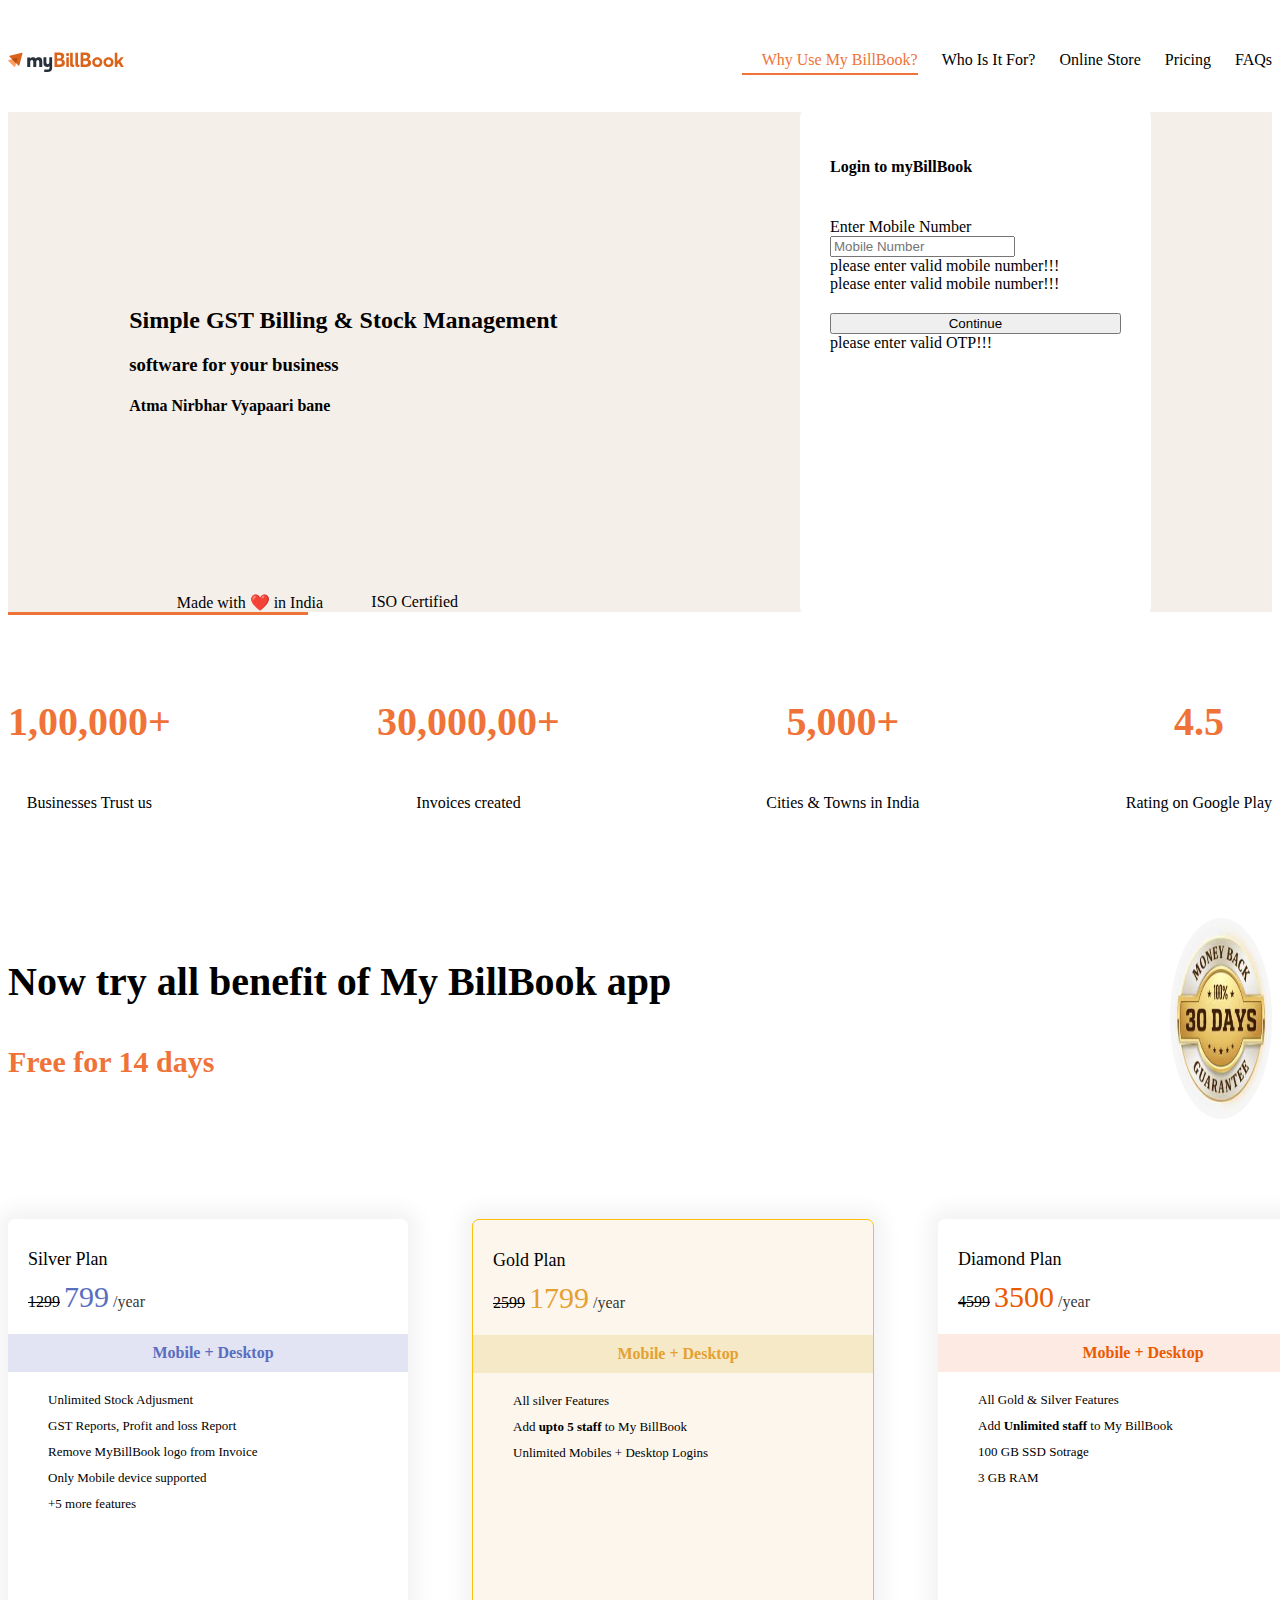
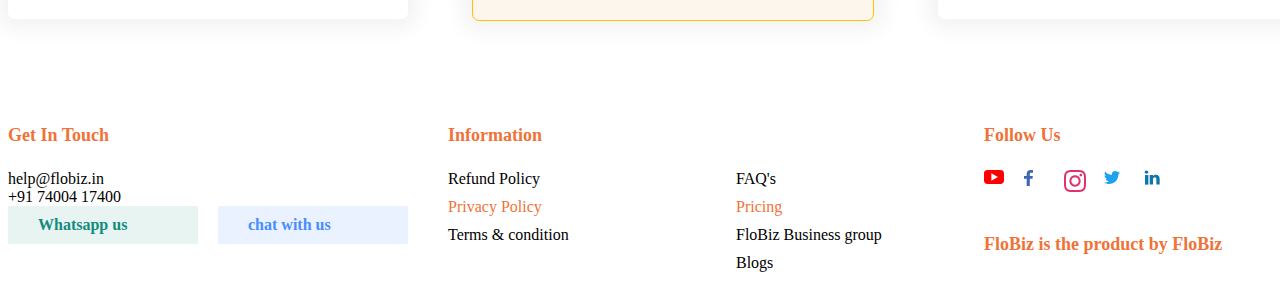
==== commit ddc904fd: "Fixed Styling" ====
--- a/index.html
+++ b/index.html
@@ -13,7 +13,7 @@
 </head>
 
 <body>
-    <div class="header">
+    <div class=" container header">
         <div class="logo">
             <img src="images/mybillbook-logo.svg" alt="mybillbook logo" />
         </div>
@@ -30,6 +30,10 @@
             <h2>Simple GST Billing & Stock Management</h2>
             <h3>software for your business</h3>
             <h4>Atma Nirbhar Vyapaari bane</h4>
+        </div>
+        <div class="made-section">
+            <div class="made-text">Made with ❤️ in India</div>
+            <div>ISO Certified</div>
         </div>
 
         <form class="login_form">
@@ -70,37 +74,36 @@
             </div>
         </form>
     </div>
-
-    <div class="container">
-        <div class="row">
-            <div class="col">
-                <h2>10,000+</h2>
-                <p>Businesses Trust us</p>
-            </div>
-            <div class="col">
-                <h2>30,000,00+</h2>
-                <p>Invoices created</p>
-            </div>
-            <div class="col">
-                <h2>5,000+</h2>
-                <p>Cities & Towns in India</p>
-            </div>
-            <div class="col">
-                <h2>4.5 <i class="fas fa-star"></i></h2>
-                <p>Rating on Google Play</p>
-            </div>
-        </div>
-    </div>
-
-    <div class="container">
-        <div class="row">
-            <div class="col-8">
-                <h3>Now try all benefit of My BillBook app</h3>
-                <h4>Free for 14 days</h4>
-            </div>
-            <div class="col-4">
-                <img src="images/images.jpeg" alt="logo" />
-            </div>
+    <div class="border-orange">
+
+    </div>
+
+    <div class="container statistics">
+        <div class="column">
+            <h2>1,00,000+</h2>
+            <p>Businesses Trust us</p>
+        </div>
+        <div class="column">
+            <h2>30,000,00+</h2>
+            <p>Invoices created</p>
+        </div>
+        <div class="column">
+            <h2>5,000+</h2>
+            <p>Cities & Towns in India</p>
+        </div>
+        <div class="column">
+            <h2>4.5 <i class="fas fa-star"></i></h2>
+            <p>Rating on Google Play</p>
+        </div>
+    </div>
+
+    <div class="container benefit-section">
+        <div class="left-section">
+            <h3>Now try all benefit of My BillBook app</h3>
+            <h4>Free for 14 days</h4>
+        </div>
+        <div class="right-section">
+            <img src="images/images.jpeg" alt="logo" />
         </div>
     </div>
 
@@ -169,7 +172,7 @@
         </div>
     </section>
 
-    <footer class="footer grid grid--1x3">
+    <footer class=" container footer grid grid--1x3">
         <div class="footer__left">
             <h4>Get In Touch</h4>
             <ul>
--- a/css/index.css
+++ b/css/index.css
@@ -2,7 +2,7 @@
     display: flex;
     justify-content: space-between;
     align-items: center;
-    margin: 30px;
+    padding: 40px 0;
 }
 
 
@@ -30,6 +30,7 @@
 .containers {
     display: flex;
     align-items: center;
+    position: relative;
     justify-content: space-around;
     height: 500px;
     background-color: #f5efea;
@@ -241,8 +242,6 @@
 
 .footer {
     margin-top: 5rem;
-    margin-left: 5rem;
-    margin-right: 5rem;
 }
 
 .footer h4 {
@@ -325,4 +324,87 @@
     cursor: pointer;
     color: #126de4;
     text-decoration: underline;
+}
+
+.statistics {
+    width: 100%;
+    display: flex;
+    align-items: center;
+    justify-content: space-between;
+    margin-top: 50px;
+}
+
+.column {
+    display: flex;
+    flex-direction: column;
+    text-align: center;
+    align-items: center;
+}
+
+.column>h2 {
+    color: #ef7338;
+    font-size: 40px;
+    font-weight: 600;
+}
+
+.left-section>h3 {
+    font-size: 40px;
+}
+
+.left-section>h4 {
+    color: #ef7338;
+    font-weight: 700;
+    font-size: 30px;
+}
+
+.right-section {
+    width: 102px;
+}
+
+.right-section img {
+    width: 100%;
+    height: 100%;
+    border-radius: 50%;
+}
+
+.benefit-section {
+    display: flex;
+    justify-content: space-between;
+    margin-top: 90px;
+}
+
+.made-section {
+    position: absolute;
+    bottom: 0;
+    left: 0;
+    display: flex;
+    justify-content: space-between;
+    width: 450px;
+}
+
+.made-text {
+    width: 70%;
+    text-align: right;
+}
+
+.border-orange {
+    width: 300px;
+    height: 3px;
+    background-color: #ef7338;
+}
+
+@media only screen and (max-width: 1200px) {
+    body {
+        overflow-x: hidden;
+    }
+    .block-plans {
+        max-width: 1200px;
+    }
+    .block-plans .card {
+        max-width: 300px;
+        margin: 10px;
+    }
+    .block-plans .grid {
+        gap: 9rem 3rem;
+    }
 }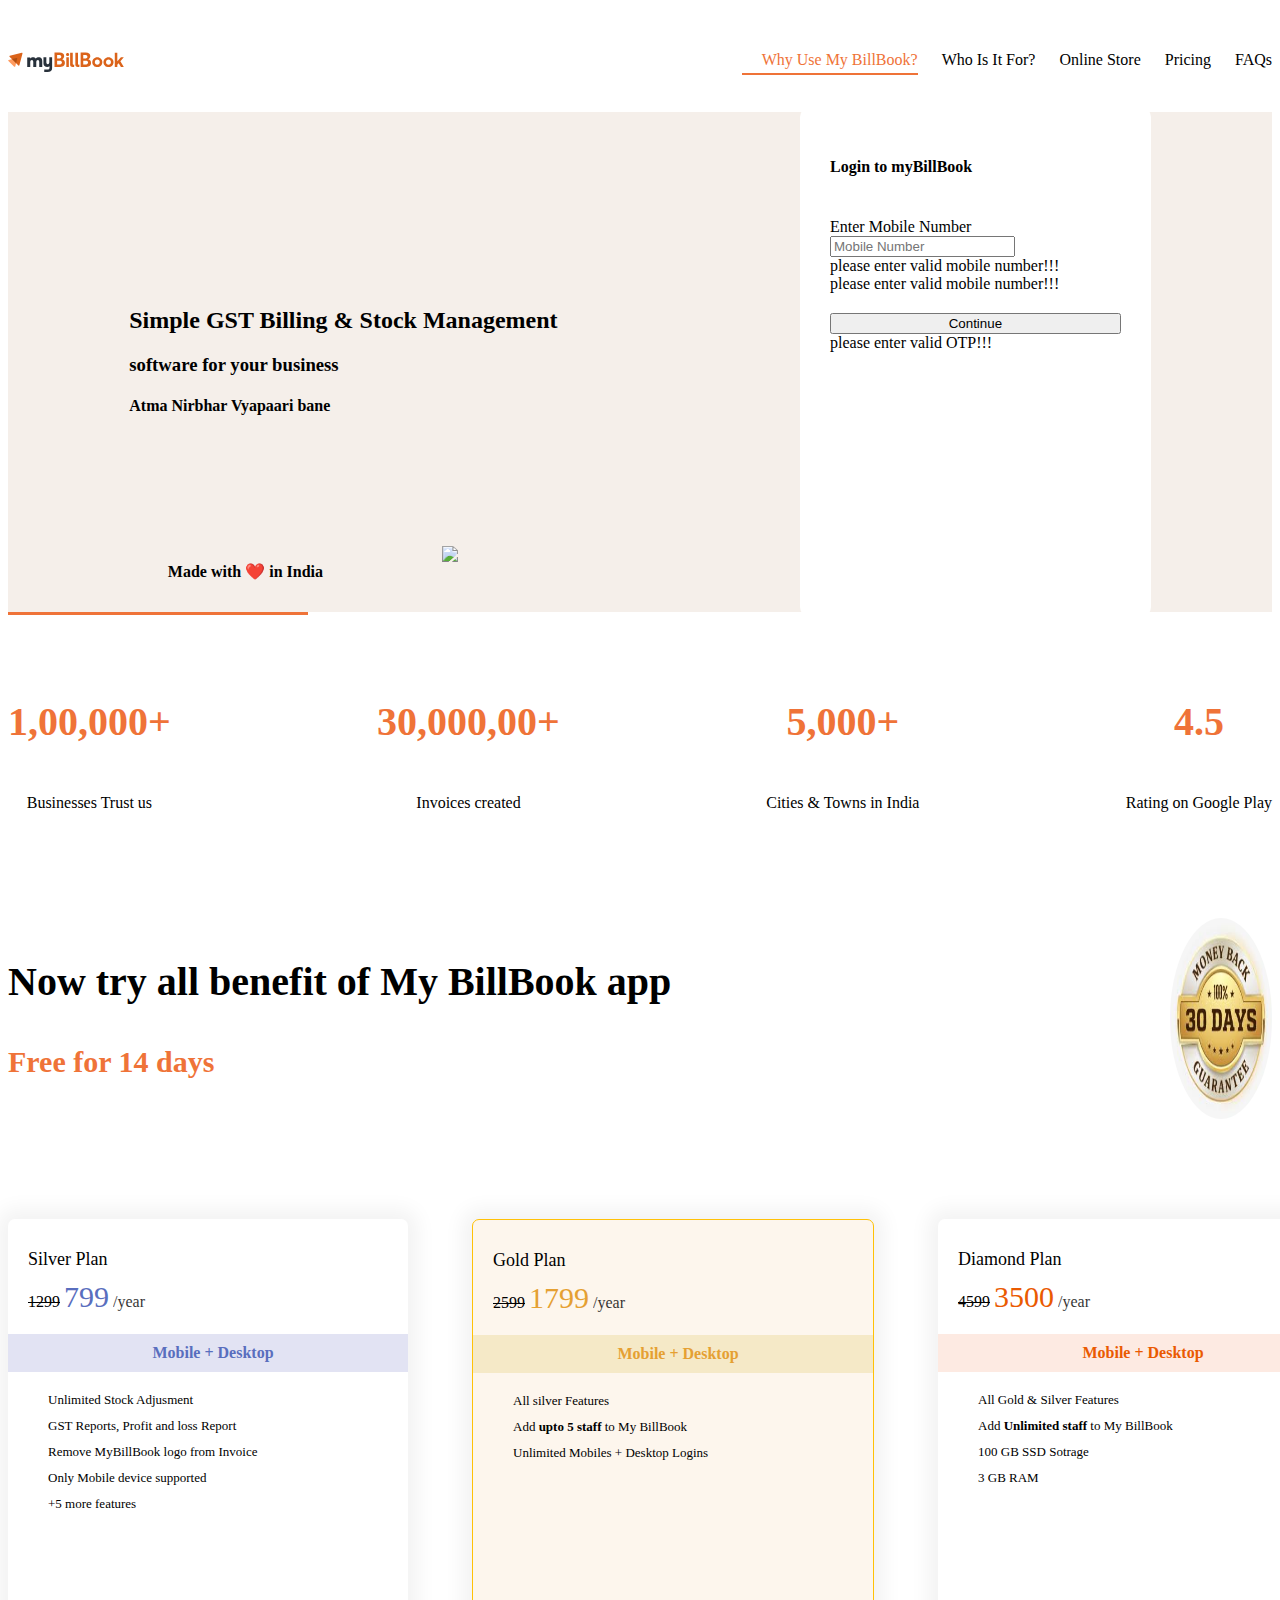
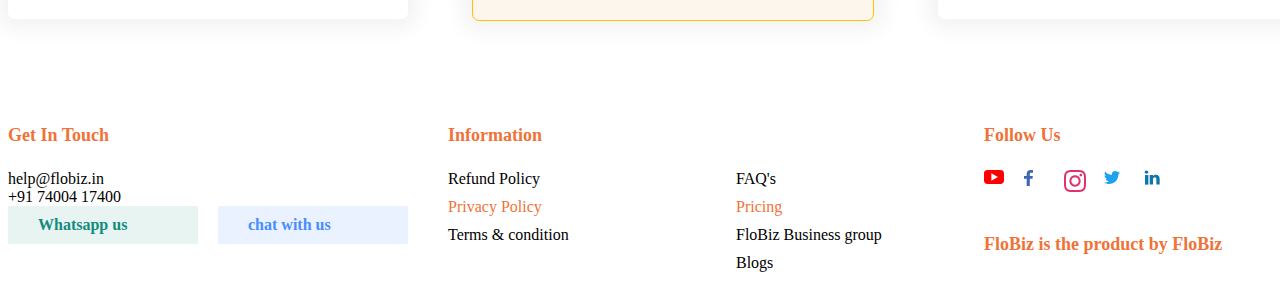
==== commit b0bb52dd: "Added ISO Certified Image" ====
--- a/index.html
+++ b/index.html
@@ -5,7 +5,7 @@
     <meta charset="UTF-8">
     <meta http-equiv="X-UA-Compatible" content="IE=edge">
     <meta name="viewport" content="width=device-width, initial-scale=1.0">
-    <title>myBillBook</title>
+    <title>MyBillBook</title>
     <link href="https://cdn.jsdelivr.net/npm/bootstrap@5.1.0/dist/css/bootstrap.min.css" rel="stylesheet" integrity="sha384-KyZXEAg3QhqLMpG8r+8fhAXLRk2vvoC2f3B09zVXn8CA5QIVfZOJ3BCsw2P0p/We" crossorigin="anonymous">
     <link rel="stylesheet" href="https://pro.fontawesome.com/releases/v5.10.0/css/all.css" integrity="sha384-AYmEC3Yw5cVb3ZcuHtOA93w35dYTsvhLPVnYs9eStHfGJvOvKxVfELGroGkvsg+p" crossorigin="anonymous" />
     <link rel="stylesheet" href="css/index.css" />
@@ -32,8 +32,12 @@
             <h4>Atma Nirbhar Vyapaari bane</h4>
         </div>
         <div class="made-section">
-            <div class="made-text">Made with ❤️ in India</div>
-            <div>ISO Certified</div>
+            <div class="made-text">
+                <p>Made with ❤️ in India</p>
+            </div>
+            <div>
+                <img src="https://mybillbook.in/assets/images/landing-page/iso-black.svg" />
+            </div>
         </div>
 
         <form class="login_form">
--- a/css/index.css
+++ b/css/index.css
@@ -380,11 +380,14 @@
     display: flex;
     justify-content: space-between;
     width: 450px;
+    margin-bottom: 15px;
+    font-weight: 600;
 }
 
 .made-text {
     width: 70%;
     text-align: right;
+    margin-right: 18px;
 }
 
 .border-orange {
